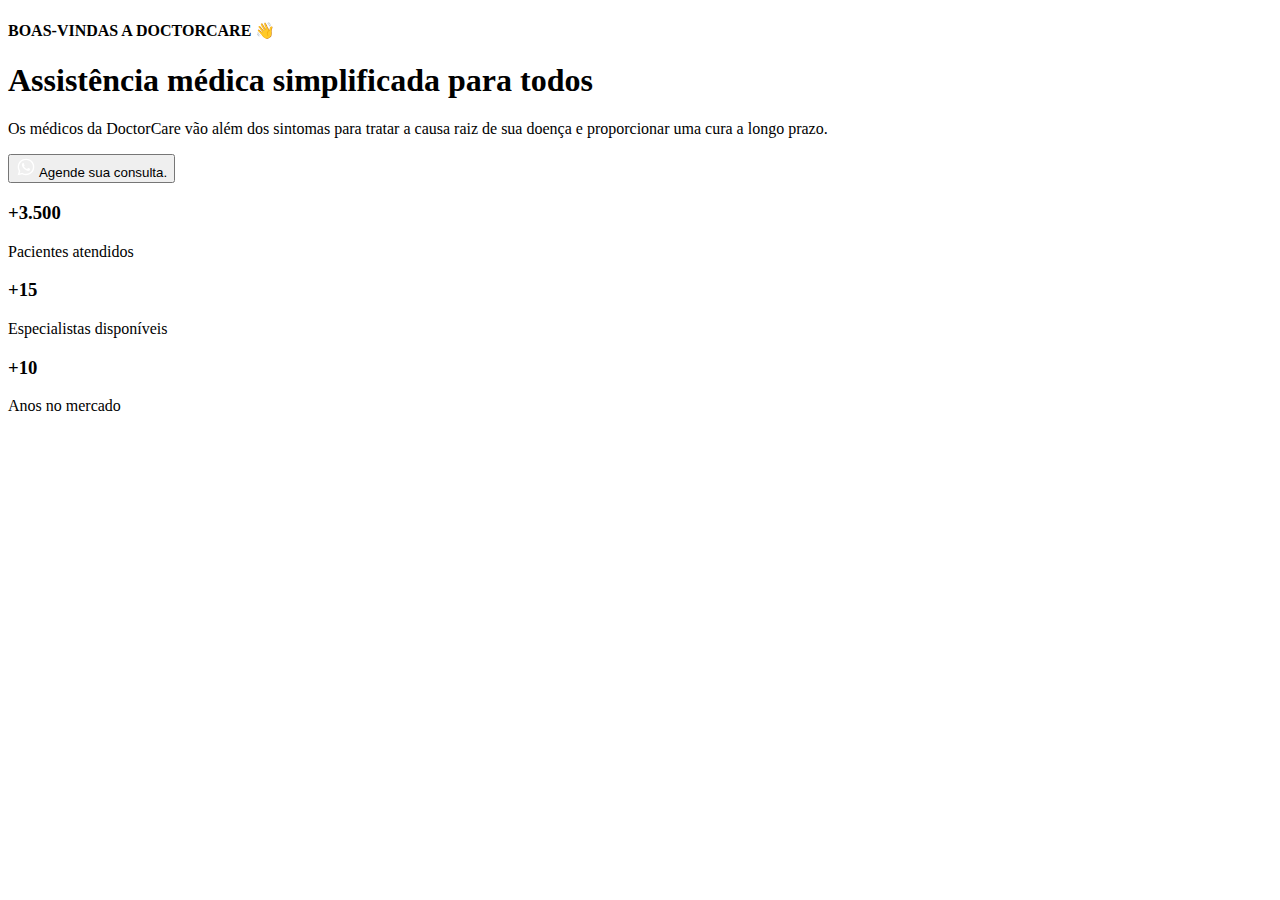
==== nlw/index.html @ 142d3cb0 "nlw return - mission origin 1/5" ====
<!--
    HTML : linguagem de marcação dde texto
    - HyperText/Hiper texto [links,aúdios,imagens,conteúdo clicável de redirecionamento], 
    - Marcação/Markup [tags,marcação de texto],
    - Language [maneira de escrever]
-->
<!--
    
-->

<!DOCTYPE html>
<html lang="pt-br">
<head> <!--configurações do próprio documento-->
    <meta charset="UTF-8">
    <meta name="viewport" content="width=device-width, initial-scale=1.0">
    <title>DOCTORCARE</title>

    <!--cascata (por último mais importante), especificidade-->
    <link rel="stylesheet" href="/style.css">

    <link rel="preconnect" href="https://fonts.googleapis.com"><link rel="preconnect" href="https://fonts.gstatic.com" crossorigin><link href="https://fonts.googleapis.com/css2?family=DM+Sans:wght@400;700&display=swap" rel="stylesheet">

</head>


<body>
    <header><h4>BOAS-VINDAS A DOCTORCARE 👋</h4>
        <h1>Assistência médica simplificada para todos</h1>
        <p>Os médicos da DoctorCare vão além dos sintomas para tratar a causa raiz de sua doença e proporcionar uma cura a longo prazo.</p>
        <button>
            <svg width="20" height="20" viewBox="0 0 20 20" fill="none" xmlns="http://www.w3.org/2000/svg">
                <path d="M13.8337 11.6667C13.667 11.5833 12.5837 11.0833 12.417 11C12.2503 10.9167 12.0837 10.9167 11.917 11.0833C11.7503 11.25 11.417 11.75 11.2503 11.9167C11.167 12.0833 11.0003 12.0833 10.8337 12C10.2503 11.75 9.66699 11.4167 9.16699 11C8.75033 10.5833 8.33366 10.0833 8.00033 9.58334C7.91699 9.41668 8.00033 9.25001 8.08366 9.16668C8.16699 9.08334 8.25033 8.91668 8.41699 8.83334C8.50033 8.75001 8.58366 8.58334 8.58366 8.50001C8.66699 8.41668 8.66699 8.25001 8.58366 8.16668C8.50033 8.08334 8.08366 7.08334 7.91699 6.66668C7.83366 6.08334 7.66699 6.08334 7.50033 6.08334C7.41699 6.08334 7.25033 6.08334 7.08366 6.08334C6.91699 6.08334 6.66699 6.25001 6.58366 6.33334C6.08366 6.83334 5.83366 7.41668 5.83366 8.08334C5.91699 8.83334 6.16699 9.58334 6.66699 10.25C7.58366 11.5833 8.75033 12.6667 10.167 13.3333C10.5837 13.5 10.917 13.6667 11.3337 13.75C11.7503 13.9167 12.167 13.9167 12.667 13.8333C13.2503 13.75 13.7503 13.3333 14.0837 12.8333C14.2503 12.5 14.2503 12.1667 14.167 11.8333C14.167 11.8333 14.0003 11.75 13.8337 11.6667ZM15.917 4.08334C12.667 0.833344 7.41699 0.833344 4.16699 4.08334C1.50033 6.75001 1.00033 10.8333 2.83366 14.0833L1.66699 18.3333L6.08366 17.1667C7.33366 17.8333 8.66699 18.1667 10.0003 18.1667C14.5837 18.1667 18.2503 14.5 18.2503 9.91668C18.3337 7.75001 17.417 5.66668 15.917 4.08334ZM13.667 15.75C12.5837 16.4167 11.3337 16.8333 10.0003 16.8333C8.75033 16.8333 7.58366 16.5 6.50033 15.9167L6.25033 15.75L3.66699 16.4167L4.33366 13.9167L4.16699 13.6667C2.16699 10.3333 3.16699 6.16668 6.41699 4.08334C9.66699 2.00001 13.8337 3.08334 15.8337 6.25001C17.8337 9.50001 16.917 13.75 13.667 15.75Z" fill="white"/>
                </svg>
                
            Agende sua consulta. 
        </button>
        <img src="/assets/foto.svg" alt="">
        <h3>+3.500</h3>
        <p>Pacientes atendidos</p>
        <h3>+15</h3>
        <p>Especialistas disponíveis</p>
        <h3>+10</h3>
        <p>Anos no mercado</p>
    </header>
</body>
    
    
</html>
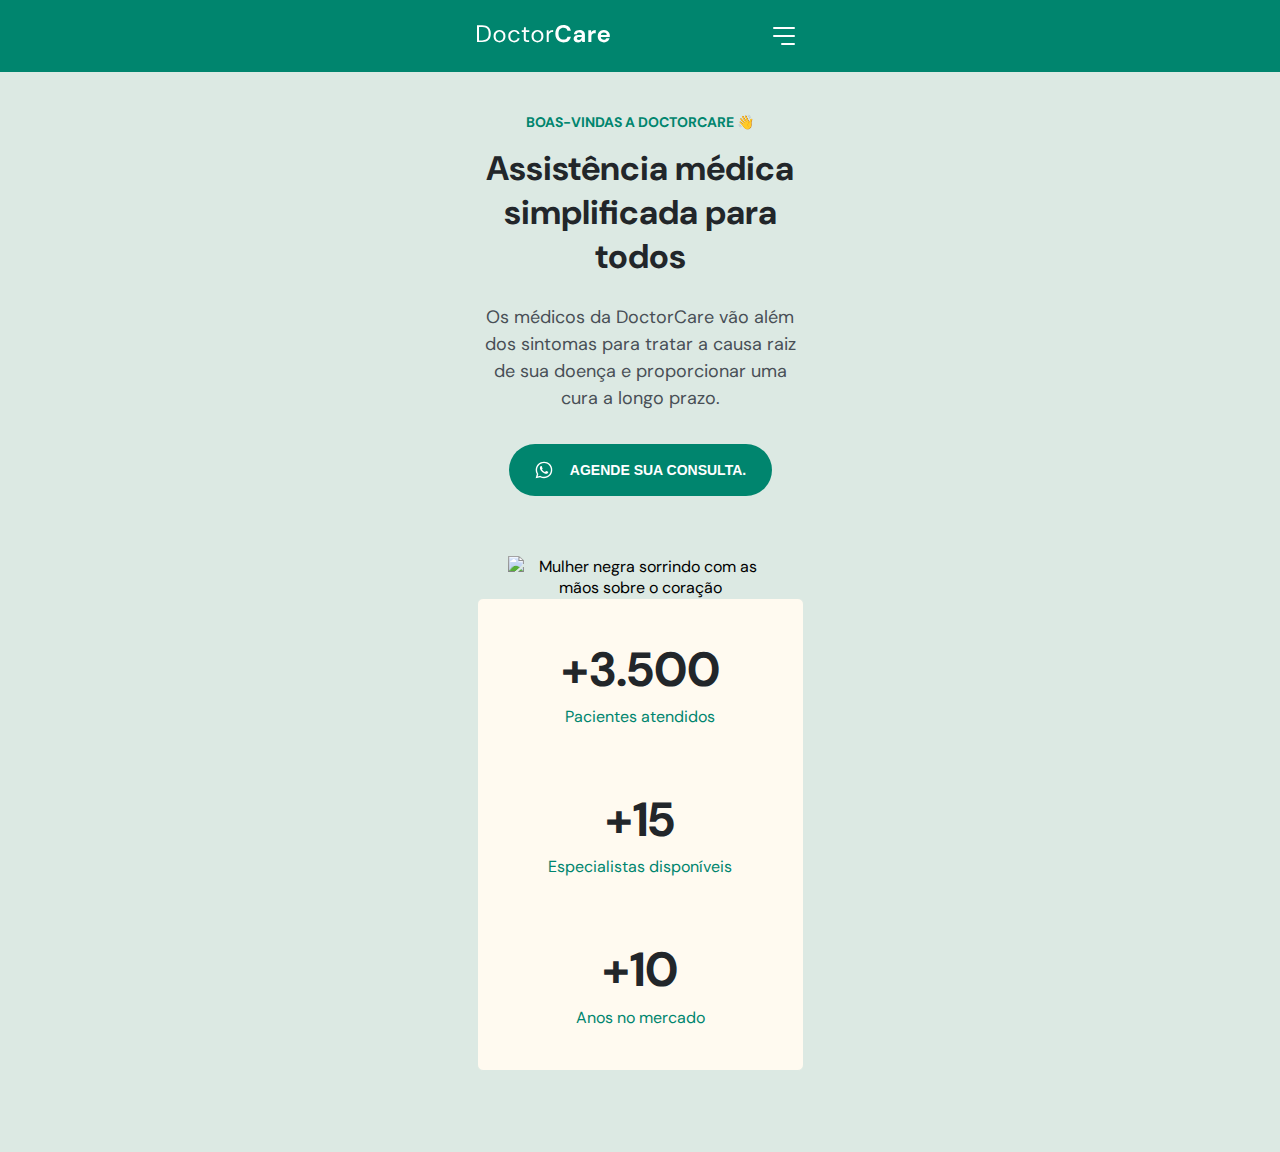
==== commit cabe432d: "nlw return - mission origin 2/5 - parte 1" ====
--- a/nlw/index.html
+++ b/nlw/index.html
@@ -16,7 +16,7 @@
     <title>DOCTORCARE</title>
 
     <!--cascata (por último mais importante), especificidade-->
-    <link rel="stylesheet" href="/style.css">
+    <link rel="stylesheet" href="style.css">
 
     <link rel="preconnect" href="https://fonts.googleapis.com"><link rel="preconnect" href="https://fonts.gstatic.com" crossorigin><link href="https://fonts.googleapis.com/css2?family=DM+Sans:wght@400;700&display=swap" rel="stylesheet">
 
@@ -24,24 +24,66 @@
 
 
 <body>
-    <header><h4>BOAS-VINDAS A DOCTORCARE 👋</h4>
+    <nav class="scroll">
+        <div class="wrapper">
+            <a class="logo" href="a">
+                <svg width="133" height="18" viewBox="0 0 133 18" fill="none" xmlns="http://www.w3.org/2000/svg">
+                    <path d="M0 17.088V0.287999H5.16C8.12 0.287999 10.296 1.04 11.688 2.544C13.096 4.048 13.8 6.112 13.8 8.736C13.8 11.312 13.096 13.352 11.688 14.856C10.296 16.344 8.12 17.088 5.16 17.088H0ZM2.016 15.408H5.112C6.744 15.408 8.04 15.144 9 14.616C9.976 14.072 10.672 13.304 11.088 12.312C11.504 11.304 11.712 10.112 11.712 8.736C11.712 7.328 11.504 6.12 11.088 5.112C10.672 4.104 9.976 3.328 9 2.784C8.04 2.24 6.744 1.968 5.112 1.968H2.016V15.408Z" fill="#212529"/>
+                    <path d="M22.4949 17.376C21.3749 17.376 20.3669 17.12 19.4709 16.608C18.5749 16.096 17.8629 15.376 17.3349 14.448C16.8229 13.504 16.5669 12.4 16.5669 11.136C16.5669 9.872 16.8309 8.776 17.3589 7.848C17.8869 6.904 18.5989 6.176 19.4949 5.664C20.4069 5.152 21.4229 4.896 22.5429 4.896C23.6629 4.896 24.6709 5.152 25.5669 5.664C26.4629 6.176 27.1669 6.904 27.6789 7.848C28.2069 8.776 28.4709 9.872 28.4709 11.136C28.4709 12.4 28.2069 13.504 27.6789 14.448C27.1509 15.376 26.4309 16.096 25.5189 16.608C24.6229 17.12 23.6149 17.376 22.4949 17.376ZM22.4949 15.648C23.1829 15.648 23.8229 15.48 24.4149 15.144C25.0069 14.808 25.4869 14.304 25.8549 13.632C26.2229 12.96 26.4069 12.128 26.4069 11.136C26.4069 10.144 26.2229 9.312 25.8549 8.64C25.5029 7.968 25.0309 7.464 24.4389 7.128C23.8469 6.792 23.2149 6.624 22.5429 6.624C21.8549 6.624 21.2149 6.792 20.6229 7.128C20.0309 7.464 19.5509 7.968 19.1829 8.64C18.8149 9.312 18.6309 10.144 18.6309 11.136C18.6309 12.128 18.8149 12.96 19.1829 13.632C19.5509 14.304 20.0229 14.808 20.5989 15.144C21.1909 15.48 21.8229 15.648 22.4949 15.648Z" fill="#212529"/>
+                    <path d="M37.2261 17.376C36.0901 17.376 35.0661 17.12 34.1541 16.608C33.2581 16.08 32.5461 15.352 32.0181 14.424C31.5061 13.48 31.2501 12.384 31.2501 11.136C31.2501 9.888 31.5061 8.8 32.0181 7.872C32.5461 6.928 33.2581 6.2 34.1541 5.688C35.0661 5.16 36.0901 4.896 37.2261 4.896C38.6341 4.896 39.8181 5.264 40.7781 6C41.7541 6.736 42.3701 7.72 42.6261 8.952H40.5621C40.4021 8.216 40.0101 7.648 39.3861 7.248C38.7621 6.832 38.0341 6.624 37.2021 6.624C36.5301 6.624 35.8981 6.792 35.3061 7.128C34.7141 7.464 34.2341 7.968 33.8661 8.64C33.4981 9.312 33.3141 10.144 33.3141 11.136C33.3141 12.128 33.4981 12.96 33.8661 13.632C34.2341 14.304 34.7141 14.816 35.3061 15.168C35.8981 15.504 36.5301 15.672 37.2021 15.672C38.0341 15.672 38.7621 15.472 39.3861 15.072C40.0101 14.656 40.4021 14.072 40.5621 13.32H42.6261C42.3861 14.52 41.7781 15.496 40.8021 16.248C39.8261 17 38.6341 17.376 37.2261 17.376Z" fill="#212529"/>
+                    <path d="M50.2974 17.088C49.2094 17.088 48.3534 16.824 47.7294 16.296C47.1054 15.768 46.7934 14.816 46.7934 13.44V6.888H44.7294V5.184H46.7934L47.0574 2.328H48.8094V5.184H52.3134V6.888H48.8094V13.44C48.8094 14.192 48.9614 14.704 49.2654 14.976C49.5694 15.232 50.1054 15.36 50.8734 15.36H52.1214V17.088H50.2974Z" fill="#212529"/>
+                    <path d="M60.4506 17.376C59.3306 17.376 58.3226 17.12 57.4266 16.608C56.5306 16.096 55.8186 15.376 55.2906 14.448C54.7786 13.504 54.5226 12.4 54.5226 11.136C54.5226 9.872 54.7866 8.776 55.3146 7.848C55.8426 6.904 56.5546 6.176 57.4506 5.664C58.3626 5.152 59.3786 4.896 60.4986 4.896C61.6186 4.896 62.6266 5.152 63.5226 5.664C64.4186 6.176 65.1226 6.904 65.6346 7.848C66.1626 8.776 66.4266 9.872 66.4266 11.136C66.4266 12.4 66.1626 13.504 65.6346 14.448C65.1066 15.376 64.3866 16.096 63.4746 16.608C62.5786 17.12 61.5706 17.376 60.4506 17.376ZM60.4506 15.648C61.1386 15.648 61.7786 15.48 62.3706 15.144C62.9626 14.808 63.4426 14.304 63.8106 13.632C64.1786 12.96 64.3626 12.128 64.3626 11.136C64.3626 10.144 64.1786 9.312 63.8106 8.64C63.4586 7.968 62.9866 7.464 62.3946 7.128C61.8026 6.792 61.1706 6.624 60.4986 6.624C59.8106 6.624 59.1706 6.792 58.5786 7.128C57.9866 7.464 57.5066 7.968 57.1386 8.64C56.7706 9.312 56.5866 10.144 56.5866 11.136C56.5866 12.128 56.7706 12.96 57.1386 13.632C57.5066 14.304 57.9786 14.808 58.5546 15.144C59.1466 15.48 59.7786 15.648 60.4506 15.648Z" fill="#212529"/>
+                    <path d="M69.7097 17.088V5.184H71.5337L71.7017 7.464C72.0697 6.68 72.6297 6.056 73.3817 5.592C74.1337 5.128 75.0617 4.896 76.1657 4.896V7.008H75.6137C74.9097 7.008 74.2617 7.136 73.6697 7.392C73.0777 7.632 72.6057 8.048 72.2537 8.64C71.9017 9.232 71.7257 10.048 71.7257 11.088V17.088H69.7097Z" fill="#212529"/>
+                    <path d="M86.4924 17.376C84.7964 17.376 83.3404 17.016 82.1244 16.296C80.9084 15.56 79.9724 14.544 79.3164 13.248C78.6604 11.936 78.3324 10.424 78.3324 8.712C78.3324 7 78.6604 5.488 79.3164 4.176C79.9724 2.864 80.9084 1.84 82.1244 1.104C83.3404 0.368 84.7964 0 86.4924 0C88.5084 0 90.1564 0.504 91.4364 1.512C92.7324 2.504 93.5404 3.904 93.8604 5.712H90.4764C90.2684 4.8 89.8204 4.088 89.1324 3.576C88.4604 3.048 87.5644 2.784 86.4444 2.784C84.8924 2.784 83.6764 3.312 82.7964 4.368C81.9164 5.424 81.4764 6.872 81.4764 8.712C81.4764 10.552 81.9164 12 82.7964 13.056C83.6764 14.096 84.8924 14.616 86.4444 14.616C87.5644 14.616 88.4604 14.376 89.1324 13.896C89.8204 13.4 90.2684 12.72 90.4764 11.856H93.8604C93.5404 13.584 92.7324 14.936 91.4364 15.912C90.1564 16.888 88.5084 17.376 86.4924 17.376Z" fill="#00856F"/>
+                    <path d="M101.092 17.376C100.068 17.376 99.2278 17.216 98.5718 16.896C97.9158 16.56 97.4277 16.12 97.1077 15.576C96.7878 15.032 96.6278 14.432 96.6278 13.776C96.6278 12.672 97.0598 11.776 97.9238 11.088C98.7878 10.4 100.084 10.056 101.812 10.056H104.836V9.768C104.836 8.952 104.604 8.352 104.14 7.968C103.676 7.584 103.1 7.392 102.412 7.392C101.788 7.392 101.244 7.544 100.78 7.848C100.316 8.136 100.028 8.568 99.9157 9.144H96.9157C96.9958 8.28 97.2837 7.528 97.7797 6.888C98.2917 6.248 98.9477 5.76 99.7477 5.424C100.548 5.072 101.444 4.896 102.436 4.896C104.132 4.896 105.468 5.32 106.444 6.168C107.42 7.016 107.908 8.216 107.908 9.768V17.088H105.292L105.004 15.168C104.652 15.808 104.156 16.336 103.516 16.752C102.892 17.168 102.084 17.376 101.092 17.376ZM101.788 14.976C102.668 14.976 103.348 14.688 103.828 14.112C104.324 13.536 104.636 12.824 104.764 11.976H102.148C101.332 11.976 100.748 12.128 100.396 12.432C100.044 12.72 99.8678 13.08 99.8678 13.512C99.8678 13.976 100.044 14.336 100.396 14.592C100.748 14.848 101.212 14.976 101.788 14.976Z" fill="#00856F"/>
+                    <path d="M111.319 17.088V5.184H114.055L114.343 7.416C114.775 6.648 115.359 6.04 116.095 5.592C116.847 5.128 117.727 4.896 118.735 4.896V8.136H117.871C117.199 8.136 116.599 8.24 116.071 8.448C115.543 8.656 115.127 9.016 114.823 9.528C114.535 10.04 114.391 10.752 114.391 11.664V17.088H111.319Z" fill="#00856F"/>
+                    <path d="M126.888 17.376C125.688 17.376 124.624 17.12 123.696 16.608C122.768 16.096 122.04 15.376 121.512 14.448C120.984 13.52 120.72 12.448 120.72 11.232C120.72 10 120.976 8.904 121.488 7.944C122.016 6.984 122.736 6.24 123.648 5.712C124.576 5.168 125.664 4.896 126.912 4.896C128.08 4.896 129.112 5.152 130.008 5.664C130.904 6.176 131.6 6.88 132.096 7.776C132.608 8.656 132.864 9.64 132.864 10.728C132.864 10.904 132.856 11.088 132.84 11.28C132.84 11.472 132.832 11.672 132.816 11.88H123.768C123.832 12.808 124.152 13.536 124.728 14.064C125.32 14.592 126.032 14.856 126.864 14.856C127.488 14.856 128.008 14.72 128.424 14.448C128.856 14.16 129.176 13.792 129.384 13.344H132.504C132.28 14.096 131.904 14.784 131.376 15.408C130.864 16.016 130.224 16.496 129.456 16.848C128.704 17.2 127.848 17.376 126.888 17.376ZM126.912 7.392C126.16 7.392 125.496 7.608 124.92 8.04C124.344 8.456 123.976 9.096 123.816 9.96H129.744C129.696 9.176 129.408 8.552 128.88 8.088C128.352 7.624 127.696 7.392 126.912 7.392Z" fill="#00856F"/>
+                    </svg>
+                    
+                </a>
+                <svg width="40" height="40" viewBox="0 0 40 40" fill="none" xmlns="http://www.w3.org/2000/svg">
+                    <path d="M10 20H30" stroke="#FFFAF1" stroke-width="2" stroke-linecap="round" stroke-linejoin="round"/>
+                    <path d="M10 12H30" stroke="#FFFAF1" stroke-width="2" stroke-linecap="round" stroke-linejoin="round"/>
+                    <path d="M18 28L30 28" stroke="#FFFAF1" stroke-width="2" stroke-linecap="round" stroke-linejoin="round"/>
+                    </svg>
+        </div>
+            
+    </nav>
+
+    <!--colocando duas classes-->
+    <header class="wrapper"><h4>BOAS-VINDAS A DOCTORCARE 👋</h4>
         <h1>Assistência médica simplificada para todos</h1>
         <p>Os médicos da DoctorCare vão além dos sintomas para tratar a causa raiz de sua doença e proporcionar uma cura a longo prazo.</p>
         <button>
             <svg width="20" height="20" viewBox="0 0 20 20" fill="none" xmlns="http://www.w3.org/2000/svg">
                 <path d="M13.8337 11.6667C13.667 11.5833 12.5837 11.0833 12.417 11C12.2503 10.9167 12.0837 10.9167 11.917 11.0833C11.7503 11.25 11.417 11.75 11.2503 11.9167C11.167 12.0833 11.0003 12.0833 10.8337 12C10.2503 11.75 9.66699 11.4167 9.16699 11C8.75033 10.5833 8.33366 10.0833 8.00033 9.58334C7.91699 9.41668 8.00033 9.25001 8.08366 9.16668C8.16699 9.08334 8.25033 8.91668 8.41699 8.83334C8.50033 8.75001 8.58366 8.58334 8.58366 8.50001C8.66699 8.41668 8.66699 8.25001 8.58366 8.16668C8.50033 8.08334 8.08366 7.08334 7.91699 6.66668C7.83366 6.08334 7.66699 6.08334 7.50033 6.08334C7.41699 6.08334 7.25033 6.08334 7.08366 6.08334C6.91699 6.08334 6.66699 6.25001 6.58366 6.33334C6.08366 6.83334 5.83366 7.41668 5.83366 8.08334C5.91699 8.83334 6.16699 9.58334 6.66699 10.25C7.58366 11.5833 8.75033 12.6667 10.167 13.3333C10.5837 13.5 10.917 13.6667 11.3337 13.75C11.7503 13.9167 12.167 13.9167 12.667 13.8333C13.2503 13.75 13.7503 13.3333 14.0837 12.8333C14.2503 12.5 14.2503 12.1667 14.167 11.8333C14.167 11.8333 14.0003 11.75 13.8337 11.6667ZM15.917 4.08334C12.667 0.833344 7.41699 0.833344 4.16699 4.08334C1.50033 6.75001 1.00033 10.8333 2.83366 14.0833L1.66699 18.3333L6.08366 17.1667C7.33366 17.8333 8.66699 18.1667 10.0003 18.1667C14.5837 18.1667 18.2503 14.5 18.2503 9.91668C18.3337 7.75001 17.417 5.66668 15.917 4.08334ZM13.667 15.75C12.5837 16.4167 11.3337 16.8333 10.0003 16.8333C8.75033 16.8333 7.58366 16.5 6.50033 15.9167L6.25033 15.75L3.66699 16.4167L4.33366 13.9167L4.16699 13.6667C2.16699 10.3333 3.16699 6.16668 6.41699 4.08334C9.66699 2.00001 13.8337 3.08334 15.8337 6.25001C17.8337 9.50001 16.917 13.75 13.667 15.75Z" fill="white"/>
-                </svg>
+            </svg>
                 
             Agende sua consulta. 
         </button>
-        <img src="/assets/foto.svg" alt="">
-        <h3>+3.500</h3>
-        <p>Pacientes atendidos</p>
-        <h3>+15</h3>
-        <p>Especialistas disponíveis</p>
-        <h3>+10</h3>
-        <p>Anos no mercado</p>
+        <img 
+            src="assets/foto.svg" 
+            alt="Mulher negra sorrindo com as mãos sobre o coração"
+        />
+
+        <div class="estatisticas">
+            <div class="estatistica">
+                <h3>+3.500</h3>
+                <p>Pacientes atendidos</p>
+            </div>
+            
+            <div class="estatistica">
+                <h3>+15</h3>
+                <p>Especialistas disponíveis</p>
+            </div>
+
+            <div class="estatistica">
+                <h3>+10</h3>
+                <p>Anos no mercado</p> 
+            </div>
+        </div>
     </header>
+
 </body>
     
     
--- a/nlw/style.css
+++ b/nlw/style.css
@@ -0,0 +1,171 @@
+*{ /*seletor universal*/
+    margin: 0; /*espaço entre elemntos (caixas)*/
+    box-sizing: border-box; /*contar a partir da borda da caiza*/
+}
+
+:root {
+    --primary-color: hsl(170, 100%, 26%); /*variável do css*/
+    --headline: hsl(210, 11%, 15%);
+    --paragraph: hsl(210, 9%, 31%);
+    --brand-bege:hsl(39, 100%, 97%);
+    --brand-light: hsl(148, 23%, 89%);
+
+    font-size: 62.5%;
+
+    --nav-right: 7.2rem;
+}
+
+body {
+    font-family: 'DM Sans';
+    font-size: 1.6rem;
+
+    text-align: center;
+}
+
+.wrapper {
+    width: 37.5rem;
+    /*preencha automaticamente*/
+    margin-inline: auto;
+    padding-inline: 2.4rem;
+}
+
+header::before { /*criando html dentro de css*/
+    content: "";
+    width: 100vw; /*viewport*/
+    height: calc(108rem + var(--nav-right)); /*calc soma*/
+    background-color: var(--brand-light);
+    display: block; /*aceita largura e altura*/
+
+    position: absolute; /*por cima do conteúdo*/
+    top: 0;
+    left: 0;
+
+    z-index: -1;
+}
+
+header {
+    margin-top: calc(4.1rem + var(--nav-right));
+}
+
+header h4 {
+    font-size: 1.4rem;
+    color: var(--primary-color);
+    margin-bottom: 1.6rem;
+}
+
+header h1 {
+    font-size: 3.4rem;
+    color: var(--headline);
+    line-height: 130%; /*altura da linha*/
+
+    margin-bottom: 2.4rem; /*bottom: espaçamento embaixo*/
+}
+
+header p {
+    font-size: 1.8rem;
+    line-height: 150%;
+    font-weight: 400;
+    color: var(--paragraph);
+
+    margin-bottom: 3.2rem;
+}
+
+header button {
+    background: var(--primary-color);
+
+    border: none;
+    border-radius: 4rem;
+
+    margin-bottom: 6rem;
+
+    height: 5.2rem;
+    width: 26.3rem;
+
+    color: white;
+    font-size: 1.4rem;
+    font-weight: 700;
+    text-transform: uppercase;
+
+    /*alinha espaços laterais do botão e transforma em display block, tirando alinhamento de borda*/
+    display: flex; /*caixa interna*/
+    align-items: center;
+    justify-content: center;
+
+    gap: 1.6rem;
+
+    margin-left: auto;
+    margin-right: auto;
+}
+
+header img {
+    width: 26.4rem;
+    display: block;
+    margin-inline: auto;
+    object-position: 0 2rem; /*x y*/
+}
+
+/*pseudo selectror*/
+
+.estatisticas {
+    width: 32.7rem;
+    padding-block: 4rem; /*eixo y*/
+
+    margin-inline: auto; /*eixo x, substitui os atributos de margem direita e esquerda*/
+
+    background-color: var(--brand-bege); /*atalho p/ todos os backgrounds*/
+    border: 1px solid var(--brand-light);
+    border-radius: 0.6rem;
+
+    display: flex; /*bota um do lado*/
+    flex-direction: column; /*vai fazer um abaixo do outro*/
+    justify-content: center;
+    gap: 6rem;
+}
+
+.estatistica h3 {
+    font-size: 4.8rem;
+    color: var(--headline);
+    line-height: 130%;
+    margin-bottom: 0.4rem;
+
+}
+
+.estatistica p {
+    margin: 0;
+    color: var(--primary-color);
+    font-size: 1.6rem;
+    line-height: 150%;
+}
+
+nav {
+    display: flex;
+    height: var(--nav-right);
+
+    position: fixed; /*impedir rolagem, faz sobreposição*/
+    top: 0;
+    left: 50%;
+    transform: translateX(-50%); /*calcula o tamanho total e desloca metade para centralizar*/
+}
+
+nav .wrapper {
+    display: flex;
+    align-items: center;
+    justify-content: space-between;
+}
+
+nav.scroll {
+    background: var(--primary-color);
+    width: 100vw;
+}
+
+nav.scroll svg path {
+    fill: white;
+}
+
+nav.scroll svg:nth-child(1) path { /*número do svg que quer alterar*/
+    fill: white;
+}
+
+nav.scroll svg:nth-child(2) path { /*número do svg que quer alterar*/
+    stroke: white;
+}